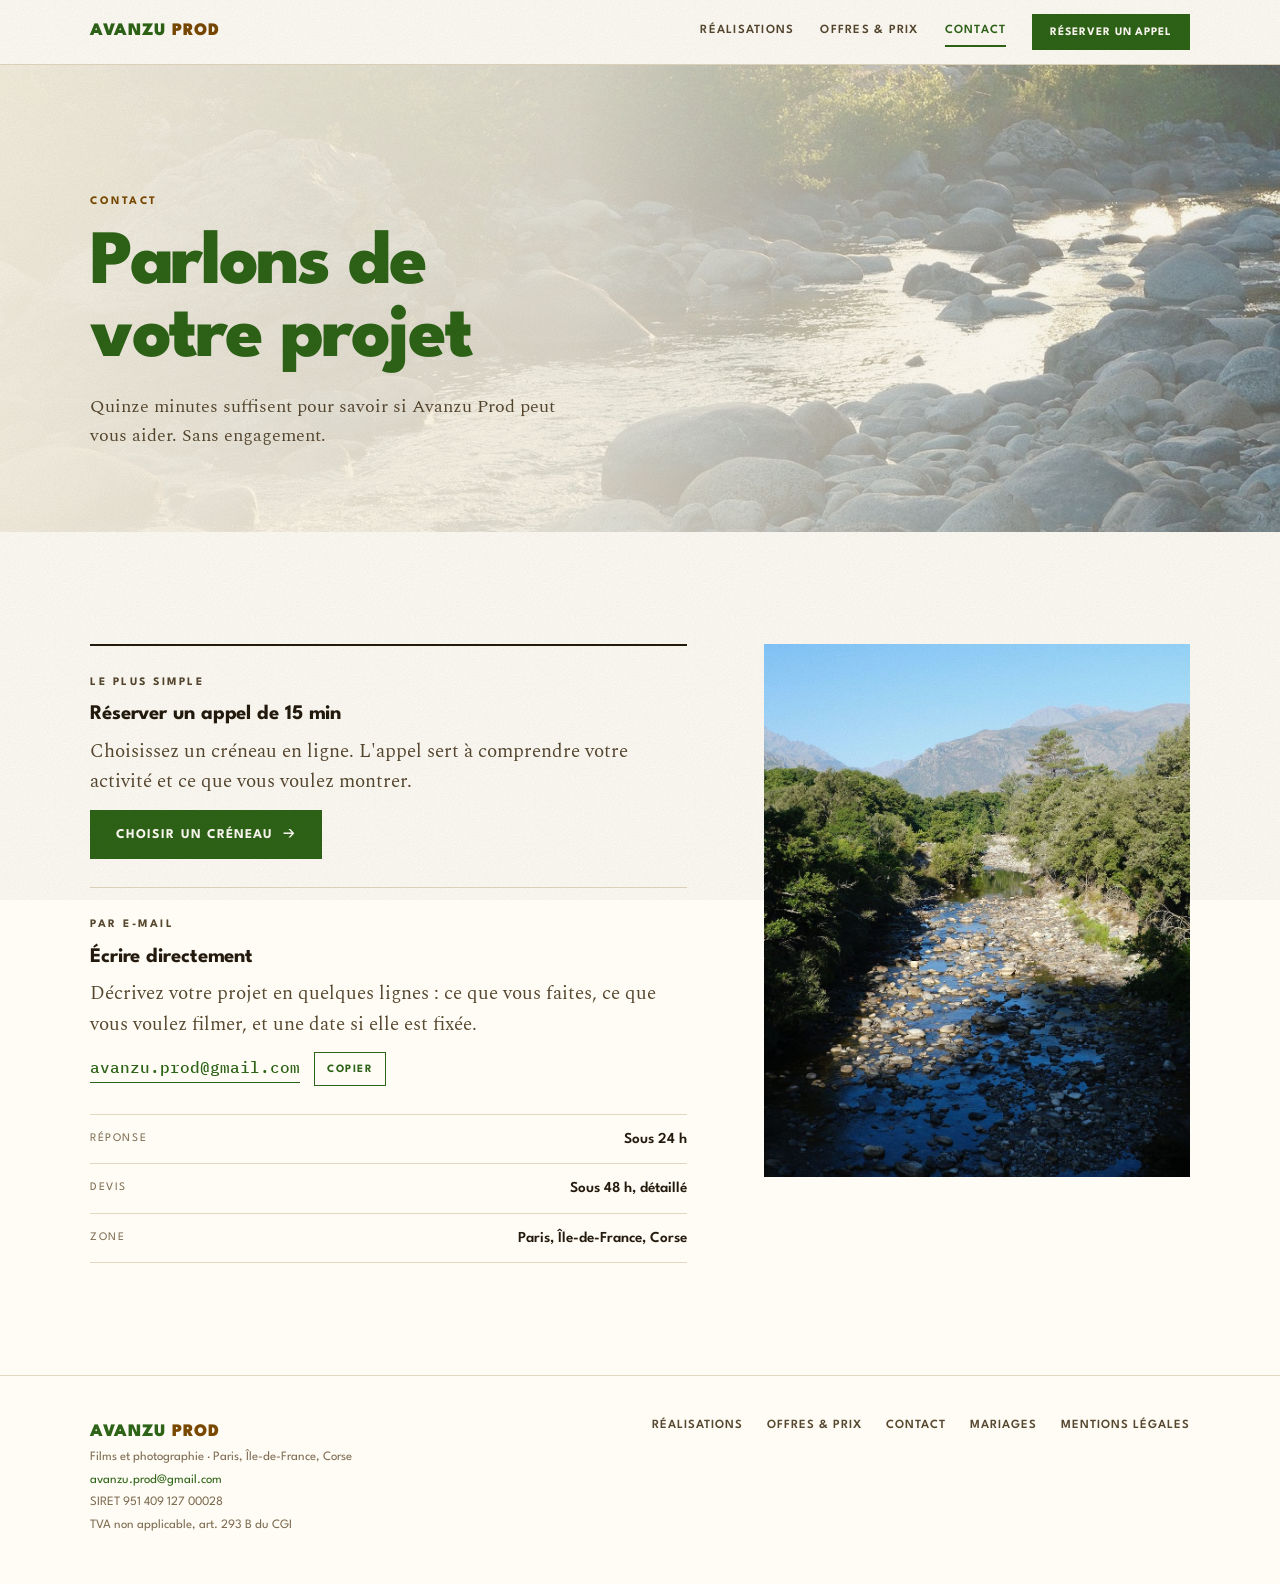
==== contact.html @ fe816b9b "Mise en ligne du site Avanzu Prod Co-Authored-By: Claude Opus 5.5 <noreply@anthropic.com> Claude-Ses" ====
<!doctype html>
<html lang="fr">
<head>
<meta charset="utf-8">
<meta name="viewport" content="width=device-width,initial-scale=1,viewport-fit=cover">
<title>Contact — Avanzu Prod</title>
<meta name="description" content="Réserver un appel de 15 minutes ou écrire à Avanzu Prod. Réponse sous 24 h, devis détaillé sous 48 h.">
<link rel="canonical" href="https://avanzuprod.fr/contact.html">
<meta property="og:type" content="website">
<meta property="og:locale" content="fr_FR">
<meta property="og:site_name" content="Avanzu Prod">
<meta property="og:title" content="Contact — Avanzu Prod">
<meta property="og:description" content="Réserver un appel de 15 minutes ou écrire à Avanzu Prod. Réponse sous 24 h, devis détaillé sous 48 h.">
<meta property="og:url" content="https://avanzuprod.fr/contact.html">
<meta property="og:image" content="https://avanzuprod.fr/img/og-image.jpg">
<meta name="theme-color" content="#F9D9A6">
<link rel="icon" href="data:image/svg+xml,%3Csvg xmlns='http://www.w3.org/2000/svg' viewBox='0 0 64 64'%3E%3Crect width='64' height='64' fill='%23F9D9A6'/%3E%3Ctext x='32' y='47' font-family='Arial,sans-serif' font-weight='900' font-size='42' text-anchor='middle' fill='%232E6417'%3EA%3C/text%3E%3C/svg%3E">
<link rel="preconnect" href="https://fonts.googleapis.com">
<link rel="preconnect" href="https://fonts.gstatic.com" crossorigin>
<link rel="stylesheet" href="https://fonts.googleapis.com/css2?family=League+Spartan:wght@500;600;700;800;900&family=Spectral:ital,wght@0,400;0,500;1,400&family=IBM+Plex+Mono:wght@500&display=swap">
<link rel="stylesheet" href="style.css">
</head>
<body>
<header class="top">
  <div class="w">
    <a class="logo" href="index.html">AVANZU<span>&nbsp;PROD</span></a>
    <button class="menu-btn" id="menu-btn" type="button" aria-expanded="false" aria-controls="nav">Menu</button>
    <nav class="nav" id="nav" aria-label="Navigation principale">
      <a href="realisations.html">Réalisations</a><a href="offres.html">Offres & prix</a><a href="contact.html" aria-current="page">Contact</a>
      <a class="btn" href="https://cal.com/avanzu-prod" target="_blank" rel="noopener">Réserver un appel</a>
    </nav>
  </div>
</header>

<main>
<div class="page-head photo-bg">
  <img class="bg" src="img/fond-matin.jpg" alt="" fetchpriority="high" decoding="async" width="1600" height="1000">
  <div class="w">
    <p class="eyebrow">Contact</p>
    <h1>Parlons de votre projet</h1>
    <p class="lede">Quinze minutes suffisent pour savoir si Avanzu Prod peut vous aider. Sans engagement.</p>
  </div>
</div>
<section class="sec">
  <div class="w contact-grid">
    <div class="ways">
      <div class="way">
        <p class="eyebrow">Le plus simple</p>
        <h3>Réserver un appel de 15 min</h3>
        <p>Choisissez un créneau en ligne. L'appel sert à comprendre votre activité et ce que vous voulez montrer.</p>
        <div><a class="btn" href="https://cal.com/avanzu-prod" target="_blank" rel="noopener">Choisir un créneau <span class="ar">→</span></a></div>
      </div>
      <div class="way">
        <p class="eyebrow">Par e-mail</p>
        <h3>Écrire directement</h3>
        <p>Décrivez votre projet en quelques lignes : ce que vous faites, ce que vous voulez filmer, et une date si elle est fixée.</p>
        <div class="mail"><a class="addr" href="mailto:avanzu.prod@gmail.com">avanzu.prod@gmail.com</a><button class="copy" type="button">Copier</button></div>
      </div>
      <dl class="infos">
        <div><dt>Réponse</dt><dd>Sous 24 h</dd></div>
        <div><dt>Devis</dt><dd>Sous 48 h, détaillé</dd></div>
        <div><dt>Zone</dt><dd>Paris, Île-de-France, Corse</dd></div>
      </dl>
    </div>
    <img src="img/rush-0504-3.jpg" alt="Rivière qui serpente vers la montagne" loading="lazy" decoding="async" width="933" height="1400">
  </div>
</section>
</main>
<footer>
  <div class="w">
    <div>
      <a class="logo" href="index.html">AVANZU<span>&nbsp;PROD</span></a>
      <p>Films et photographie · Paris, Île-de-France, Corse<br><a href="mailto:avanzu.prod@gmail.com">avanzu.prod@gmail.com</a><br>SIRET 951 409 127 00028<br>TVA non applicable, art. 293 B du CGI</p>
    </div>
    <nav aria-label="Liens secondaires">
      <a href="realisations.html">Réalisations</a>
      <a href="offres.html">Offres &amp; prix</a>
      <a href="contact.html">Contact</a>
      <a href="mariages.html">Mariages</a>
      <a href="mentions-legales.html">Mentions légales</a>
    </nav>
  </div>
</footer>
<div class="stick"><a class="btn" href="https://cal.com/avanzu-prod" target="_blank" rel="noopener">Réserver un appel de 15 min</a></div>
<script>window.AVZ_EMBED=true;</script>
<script>
(function(){
  var b=document.getElementById('menu-btn'),n=document.getElementById('nav');
  if(b&&n){b.addEventListener('click',function(){var o=n.classList.toggle('open');b.setAttribute('aria-expanded',o?'true':'false');b.textContent=o?'Fermer':'Menu';});}
  if(window.AVZ_EMBED){document.querySelectorAll('[data-yt]').forEach(function(a){a.addEventListener('click',function(e){e.preventDefault();var f=document.createElement('iframe');f.className='film-frame';f.src='https://www.youtube-nocookie.com/embed/'+a.getAttribute('data-yt')+'?autoplay=1&rel=0';f.title="L'Été au Village";f.allow='autoplay; encrypted-media; picture-in-picture; fullscreen';f.allowFullscreen=true;a.replaceWith(f);});});}
  document.querySelectorAll('.copy').forEach(function(c){c.addEventListener('click',function(){
    var el=c.parentNode.querySelector('.addr'),t=el.textContent;
    function sel(){var r=document.createRange();r.selectNodeContents(el);var s=getSelection();s.removeAllRanges();s.addRange(r);}
    try{navigator.clipboard.writeText(t).then(function(){c.textContent='Copié';setTimeout(function(){c.textContent='Copier';},1800);},sel);}catch(e){sel();}
  });});
})();
</script>
</body>
</html>
---- style.css ----
/* Avanzu Prod — terre et matière */
:root{
  color-scheme:light;
  --paper:#FFFCF5;
  --cream:#F9D9A6;
  --sand:#F4EEDF;
  --sage:#EAF1EC;
  --green:#2E6417;
  --green-deep:#1F4610;
  --brown:#7A4900;
  --ink:#241B0E;
  --ink-2:#56472F;
  --ink-3:#7E6C52;
  --rule:#E2D7BF;
  --on-green:#FFFCF5;
  --band:#241B0E;
  --band-ink:#F2E3C4;
  --grain:.07;
  --veil:255,248,232;
  --veil-ink:#241B0E;
  --f-display:"League Spartan","Helvetica Neue",Arial,sans-serif;
  --f-body:"Spectral",Georgia,"Times New Roman",serif;
  --f-mono:"IBM Plex Mono",ui-monospace,Menlo,monospace;
  --gut:clamp(16px,4vw,40px);
  --max:1180px;
}
@media (prefers-color-scheme:dark){
  :root:not([data-theme="light"]){
    color-scheme:dark;
    --paper:#16120B;--cream:#2A2113;--sand:#1F1910;--sage:#161D14;
    --green:#9BC97A;--green-deep:#B8DC9F;--brown:#D9A864;
    --ink:#F2E9D8;--ink-2:#CDBFA6;--ink-3:#9C8D73;--rule:#352C1E;
    --on-green:#16120B;--band:#0E0B07;--band-ink:#E6D3AE;--grain:.05;--veil:22,18,11;--veil-ink:#F2E9D8;
  }
}
:root[data-theme="dark"]{
  color-scheme:dark;
  --paper:#16120B;--cream:#2A2113;--sand:#1F1910;--sage:#161D14;
  --green:#9BC97A;--green-deep:#B8DC9F;--brown:#D9A864;
  --ink:#F2E9D8;--ink-2:#CDBFA6;--ink-3:#9C8D73;--rule:#352C1E;
  --on-green:#16120B;--band:#0E0B07;--band-ink:#E6D3AE;--grain:.05;--veil:22,18,11;--veil-ink:#F2E9D8;
}

*{box-sizing:border-box}
html{scroll-behavior:smooth}
@media (prefers-reduced-motion:reduce){html{scroll-behavior:auto}}
body{margin:0;background:var(--paper);color:var(--ink);font-family:var(--f-body);font-size:19px;line-height:1.6;-webkit-font-smoothing:antialiased;overflow-x:hidden}
/* grain de pellicule */
body::after{content:"";position:fixed;inset:0;pointer-events:none;z-index:100;opacity:var(--grain);
  background-image:url("data:image/svg+xml,%3Csvg xmlns='http://www.w3.org/2000/svg' width='160' height='160'%3E%3Cfilter id='n'%3E%3CfeTurbulence type='fractalNoise' baseFrequency='.85' numOctaves='2' stitchTiles='stitch'/%3E%3CfeColorMatrix values='0 0 0 0 0 0 0 0 0 0 0 0 0 0 0 0 0 0 .9 0'/%3E%3C/filter%3E%3Crect width='160' height='160' filter='url(%23n)'/%3E%3C/svg%3E")}
img{max-width:100%;height:auto;display:block}
a{color:var(--green);text-underline-offset:3px}
p{margin:0}
h1,h2,h3{font-family:var(--f-display);margin:0;text-wrap:balance;line-height:1}
:focus-visible{outline:2px solid var(--brown);outline-offset:3px}
.w{max-width:var(--max);margin:0 auto;padding-inline:var(--gut)}

.eyebrow{font-family:var(--f-display);font-size:.72rem;font-weight:700;letter-spacing:.22em;text-transform:uppercase;color:var(--brown)}
.rush{font-family:var(--f-mono);font-size:.7rem;letter-spacing:.06em;color:var(--ink-3);text-transform:uppercase}
.lede{font-size:1.15rem;color:var(--ink-2);max-width:56ch}

/* boutons */
.btn{display:inline-flex;align-items:center;gap:10px;font-family:var(--f-display);font-weight:700;font-size:.84rem;letter-spacing:.08em;text-transform:uppercase;text-decoration:none;padding:16px 24px 14px;border:2px solid var(--green);background:var(--green);color:var(--on-green);line-height:1;transition:background .15s,border-color .15s}
.btn:hover{background:var(--green-deep);border-color:var(--green-deep)}
.btn.line{background:transparent;color:var(--green)}
.btn.line:hover{background:var(--sage)}
.btn .ar{font-family:var(--f-body);font-size:1.15rem;text-transform:none;margin-top:-3px}
.link{font-family:var(--f-display);font-weight:700;font-size:.82rem;letter-spacing:.1em;text-transform:uppercase;text-decoration:none;border-bottom:2px solid currentColor;padding-bottom:2px}

/* en-tête */
.top{position:sticky;top:env(safe-area-inset-top,0px);z-index:50;background:var(--paper);border-bottom:1px solid var(--rule)}
.top .w{display:flex;align-items:center;justify-content:space-between;gap:20px;padding-block:14px}
.logo{font-family:var(--f-display);font-weight:900;font-size:1.1rem;letter-spacing:.05em;color:var(--green);text-decoration:none;white-space:nowrap;line-height:1}
.logo span{color:var(--brown)}
.nav{display:flex;align-items:center;gap:26px;font-family:var(--f-display);font-weight:600;font-size:.78rem;letter-spacing:.1em;text-transform:uppercase}
.nav a{color:var(--ink-2);text-decoration:none;padding-block:4px;border-bottom:2px solid transparent}
.nav a:hover{color:var(--green)}
.nav a[aria-current="page"]{color:var(--green);border-bottom-color:var(--green)}
.nav .btn{padding:11px 16px 9px;font-size:.72rem;color:var(--on-green);border-bottom:2px solid var(--green)}
.menu-btn{display:none;font:inherit;font-family:var(--f-display);font-weight:700;font-size:.78rem;letter-spacing:.12em;text-transform:uppercase;background:none;border:1px solid var(--rule);color:var(--ink);padding:9px 12px 7px;cursor:pointer}
@media (max-width:780px){
  .menu-btn{display:block}
  .nav{display:none;position:absolute;left:0;right:0;top:100%;background:var(--paper);border-bottom:1px solid var(--rule);flex-direction:column;align-items:stretch;gap:0;padding:8px var(--gut) 18px}
  .nav.open{display:flex}
  .nav a{padding:14px 0;border-bottom:1px solid var(--rule)}
  .nav a[aria-current="page"]{border-bottom-color:var(--rule)}
  .nav .btn{margin-top:14px;justify-content:center;padding:15px}
}

/* sections */
.sec{padding-block:clamp(64px,9vw,112px)}
.sec.sand{background:var(--sand)}
.sec .head{display:grid;gap:14px;margin-bottom:clamp(32px,5vw,56px)}
h2{font-weight:800;font-size:clamp(2rem,5vw,3.3rem);letter-spacing:-.025em;color:var(--green);max-width:18ch}
h3{font-weight:700;font-size:1.3rem;letter-spacing:-.005em;color:var(--ink)}

/* offres : lignes, pas des boîtes */
.offer-rows{border-top:2px solid var(--ink)}
.orow{display:grid;grid-template-columns:minmax(0,1.1fr) minmax(0,1.6fr) auto;gap:18px 40px;align-items:baseline;padding-block:28px;border-bottom:1px solid var(--rule);color:inherit;text-decoration:none}
a.orow:hover h3{color:var(--green)}
.orow .who{display:grid;gap:8px}
.orow > p{color:var(--ink-2);font-size:1.02rem;max-width:52ch}
.price{font-family:var(--f-display);display:grid;gap:4px;justify-items:end;text-align:right;white-space:nowrap}
.price small{font-size:.68rem;font-weight:600;letter-spacing:.16em;text-transform:uppercase;color:var(--ink-3)}
.price b{font-size:2rem;font-weight:800;letter-spacing:-.02em;color:var(--green);font-variant-numeric:tabular-nums;line-height:1}
.price i{font-style:normal;font-size:.8rem;font-weight:600;color:var(--ink-3)}
@media (max-width:760px){.orow{grid-template-columns:1fr}.price{justify-items:start;text-align:left}}

/* principes */
.princ{display:grid;grid-template-columns:repeat(auto-fit,minmax(min(100%,280px),1fr));gap:36px 48px}
.princ div{display:grid;gap:10px;align-content:start;padding-top:18px;border-top:2px solid var(--green)}
.princ p{color:var(--ink-2);font-size:1.02rem}
.fact{margin-top:clamp(36px,5vw,56px);font-family:var(--f-display);font-weight:600;font-size:1rem;color:var(--ink-2);display:flex;flex-wrap:wrap;gap:8px 28px}
.fact span::before{content:"";display:inline-block;width:7px;height:7px;background:var(--brown);margin-right:10px;vertical-align:2px}

/* aperçu réalisations */
.peek{display:grid;grid-template-columns:repeat(4,1fr);gap:clamp(8px,1.4vw,16px)}
.peek img{width:100%;aspect-ratio:3/4;object-fit:cover}
@media (max-width:640px){.peek{grid-template-columns:1fr 1fr}}
.row-end{display:flex;justify-content:space-between;align-items:baseline;gap:16px;flex-wrap:wrap;margin-top:24px}

/* appel final */
.call{background:var(--green);color:var(--on-green)}
.call .w{display:grid;gap:22px;padding-block:clamp(64px,9vw,104px)}
.call h2{color:var(--on-green);max-width:16ch}
.call p{font-size:1.15rem;opacity:.9;max-width:50ch}
.call .btn{background:var(--on-green);color:var(--green);border-color:var(--on-green)}
.call .btn:hover{opacity:.9;background:var(--on-green)}
.call .eyebrow{color:var(--on-green);opacity:.75}

/* pages intérieures */
.page-head{background:var(--cream);padding-block:clamp(48px,8vw,88px) clamp(36px,5vw,56px)}
.page-head .w{display:grid;gap:18px}
.page-head h1{font-weight:800;font-size:clamp(2.6rem,7vw,4.8rem);letter-spacing:-.03em;line-height:.95;color:var(--green);max-width:14ch}

/* galerie */
.gallery{columns:3 280px;column-gap:clamp(10px,1.6vw,20px)}
.gallery figure{margin:0 0 clamp(10px,1.6vw,20px);break-inside:avoid;display:grid;gap:8px}
.gallery img{width:100%;height:auto}
.gallery .crop img{aspect-ratio:1/1;object-fit:cover}
.reel{display:grid;place-items:center;text-align:center;aspect-ratio:16/9;max-width:100%;background:var(--band);color:var(--band-ink);margin-bottom:clamp(28px,4vw,44px);padding:24px;gap:10px;align-content:center}
.reel b{font-family:var(--f-display);font-size:1.1rem;letter-spacing:.04em}
.reel .rush{color:var(--band-ink);opacity:.75}

/* offres détaillées */
.feature{display:grid;grid-template-columns:minmax(0,5fr) minmax(0,6fr);gap:clamp(28px,5vw,64px);align-items:start;padding-block:clamp(40px,6vw,64px);border-bottom:1px solid var(--rule)}
.feature:first-child{padding-top:0}
.feature img{width:100%;aspect-ratio:4/5;object-fit:cover}
.feature .txt{display:grid;gap:18px;align-content:start}
.feature .price{justify-items:start;text-align:left}
.feature ul{list-style:none;margin:0;padding:0;display:grid;gap:9px;color:var(--ink-2);font-size:1.02rem}
.feature li{padding-left:1.5em;position:relative;line-height:1.45}
.feature li::before{content:"";position:absolute;left:0;top:.55em;width:10px;height:2px;background:var(--brown)}
.feature .for{font-family:var(--f-display);font-size:.9rem;font-weight:600;color:var(--ink-3)}
@media (max-width:760px){.feature{grid-template-columns:1fr}.feature img{aspect-ratio:3/2}}
.feature:nth-child(even) .pic{order:2}
@media (max-width:760px){.feature:nth-child(even) .pic{order:0}}

.others{display:grid;gap:0;border-top:2px solid var(--ink);max-width:860px}
.others div{display:flex;justify-content:space-between;align-items:baseline;gap:20px;padding-block:16px;border-bottom:1px solid var(--rule);font-family:var(--f-display)}
.others dt{font-weight:600;font-size:1.02rem}
.others dt small{display:block;font-weight:500;font-size:.8rem;color:var(--ink-3);margin-top:3px}
.others dd{margin:0;font-weight:800;color:var(--green);font-variant-numeric:tabular-nums;white-space:nowrap;font-size:1.05rem}
.others dd small{font-weight:600;color:var(--ink-3);font-size:.75rem;margin-right:6px}
.fine{font-size:.95rem;color:var(--ink-3);max-width:70ch}

.steps{list-style:none;margin:0;padding:0;display:grid;grid-template-columns:repeat(auto-fit,minmax(min(100%,200px),1fr));border-top:1px solid var(--rule)}
.steps li{padding:22px 22px 26px 0;display:grid;gap:10px;align-content:start;border-bottom:1px solid var(--rule)}
.steps .n{display:flex;align-items:baseline;gap:12px}
.steps .n b{font-family:var(--f-display);font-size:1.7rem;font-weight:800;color:var(--green);line-height:1}
.steps .n span{font-family:var(--f-display);font-weight:700;font-size:.7rem;letter-spacing:.14em;text-transform:uppercase;color:var(--ink-3)}
.steps p{font-size:.98rem;color:var(--ink-2)}

.faq{display:grid;border-top:1px solid var(--rule);max-width:840px}
.faq details{border-bottom:1px solid var(--rule)}
.faq summary{cursor:pointer;list-style:none;padding:20px 44px 20px 0;position:relative;font-family:var(--f-display);font-weight:700;font-size:1.1rem}
.faq summary::-webkit-details-marker{display:none}
.faq summary::after{content:"+";position:absolute;right:6px;top:14px;font-size:1.7rem;font-weight:500;color:var(--green)}
.faq details[open] summary::after{content:"–"}
.faq details p{padding:0 0 22px;color:var(--ink-2);font-size:1.02rem}

/* contact */
.contact-grid{display:grid;grid-template-columns:minmax(0,7fr) minmax(0,5fr);gap:clamp(32px,6vw,80px);align-items:start}
@media (max-width:820px){.contact-grid{grid-template-columns:1fr}}
.ways{display:grid;gap:0;border-top:2px solid var(--ink)}
.way{display:grid;gap:12px;padding-block:28px;border-bottom:1px solid var(--rule)}
.way p{color:var(--ink-2)}
.mail{display:flex;flex-wrap:wrap;align-items:center;gap:10px 14px}
.mail code{font-family:var(--f-mono);font-size:1rem;user-select:all;color:var(--ink)}
.copy{font:inherit;font-family:var(--f-display);font-size:.7rem;letter-spacing:.14em;text-transform:uppercase;font-weight:700;background:transparent;color:var(--green);border:1.5px solid currentColor;padding:8px 12px 6px;cursor:pointer}
.contact-grid img{width:100%;aspect-ratio:4/5;object-fit:cover}
.infos{margin:0;font-family:var(--f-display);font-size:.95rem;display:grid}
.infos div{display:flex;justify-content:space-between;gap:16px;padding-block:12px;border-bottom:1px solid var(--rule)}
.infos dt{color:var(--ink-3);font-size:.72rem;letter-spacing:.14em;text-transform:uppercase;padding-top:3px}
.infos dd{margin:0;font-weight:600;text-align:right}

/* mentions */
.legal{display:grid;gap:18px;max-width:820px}
.legal h2{font-size:1.4rem;color:var(--ink);margin-top:18px}
.legal p{color:var(--ink-2)}
.legal dl{margin:0;font-family:var(--f-display);font-size:.98rem;border-top:1px solid var(--rule)}
.legal dl div{display:grid;grid-template-columns:minmax(0,220px) 1fr;gap:4px 20px;padding-block:11px;border-bottom:1px solid var(--rule)}
.legal dt{color:var(--ink-3);font-size:.72rem;letter-spacing:.14em;text-transform:uppercase;padding-top:3px}
.legal dd{margin:0;font-weight:600}
@media (max-width:560px){.legal dl div{grid-template-columns:1fr}}

/* pied de page */
footer{background:var(--paper);border-top:1px solid var(--rule);padding-block:40px 48px}
footer .w{display:flex;flex-wrap:wrap;justify-content:space-between;gap:28px 56px}
footer p{font-family:var(--f-display);font-size:.8rem;line-height:1.75;color:var(--ink-3)}
footer nav{display:flex;flex-wrap:wrap;gap:10px 24px;font-family:var(--f-display);font-size:.78rem;font-weight:600;letter-spacing:.08em;text-transform:uppercase}
footer nav a{color:var(--ink-2);text-decoration:none}
footer nav a:hover{color:var(--green)}

/* bouton collant mobile */
.stick{display:none}
@media (max-width:700px){
  .stick{display:flex;position:fixed;left:0;right:0;bottom:0;z-index:40;padding:10px 16px calc(10px + env(safe-area-inset-bottom,0px));background:var(--paper);border-top:1px solid var(--rule)}
  .stick .btn{flex:1;justify-content:center}
  body{padding-bottom:78px}
}

/* ---- fonds photo ---- */
.photo-bg{position:relative;isolation:isolate;background:var(--paper)}
.photo-bg>.bg{position:absolute;inset:0;z-index:-2;width:100%;height:100%;object-fit:cover}
.photo-bg::before{content:"";position:absolute;inset:0;z-index:-1}

/* ouverture de l'accueil */
.hero{min-height:min(88vh,860px);display:flex;align-items:flex-end;color:var(--veil-ink)}
.hero::before{background:linear-gradient(90deg,rgba(var(--veil),.95) 0%,rgba(var(--veil),.86) 38%,rgba(var(--veil),.25) 72%,rgba(var(--veil),0) 100%)}
.hero .w{width:100%;display:grid;gap:26px;padding-block:clamp(72px,12vw,140px) clamp(48px,8vw,96px)}
.hero h1{font-weight:800;font-size:clamp(2.9rem,8.6vw,6.4rem);letter-spacing:-.035em;line-height:.9;color:var(--green);max-width:11ch}
.hero h1 em{font-family:var(--f-body);font-style:italic;font-weight:400;letter-spacing:-.02em;color:var(--brown)}
.hero .sub{font-size:clamp(1.08rem,2vw,1.28rem);max-width:44ch}
.hero .acts{display:flex;flex-wrap:wrap;gap:12px;align-items:center}
.hero .btn.line{background:rgba(var(--veil),.6)}
@media (max-width:760px){
  .hero{min-height:0}
  .hero::before{background:linear-gradient(180deg,rgba(var(--veil),.93) 0%,rgba(var(--veil),.86) 60%,rgba(var(--veil),.55) 100%)}
}

/* en-têtes de pages intérieures sur photo */
.page-head.photo-bg{background:var(--paper)}
.page-head.photo-bg::before{background:linear-gradient(90deg,rgba(var(--veil),.95) 0%,rgba(var(--veil),.85) 45%,rgba(var(--veil),.35) 100%)}
.page-head.photo-bg{padding-block:clamp(72px,11vw,128px) clamp(48px,7vw,80px)}

/* section sur photo voilée */
.sec.veiled::before{background:rgba(var(--veil),.86)}

/* tuiles d'offres : image + texte */
.tiles{display:grid;grid-template-columns:repeat(3,minmax(0,1fr));gap:clamp(12px,1.8vw,22px)}
@media (max-width:860px){.tiles{grid-template-columns:1fr}}
.tile{position:relative;isolation:isolate;display:flex;flex-direction:column;justify-content:flex-end;gap:10px;aspect-ratio:4/5;max-width:100%;padding:clamp(20px,2.4vw,30px);color:#FFF6E6;text-decoration:none;overflow:hidden;background:#241B0E}
@media (max-width:860px){.tile{aspect-ratio:5/4}}
.tile img{position:absolute;inset:0;z-index:-2;width:100%;height:100%;object-fit:cover;transition:transform .6s ease}
.tile::before{content:"";position:absolute;inset:0;z-index:-1;background:linear-gradient(180deg,rgba(20,15,8,.05) 0%,rgba(20,15,8,.35) 30%,rgba(20,15,8,.78) 55%,rgba(20,15,8,.92) 100%)}
.tile:hover img{transform:scale(1.04)}
@media (prefers-reduced-motion:reduce){.tile img{transition:none}.tile:hover img{transform:none}}
.tile .eyebrow{color:#F2C97F}
.tile h3{color:#FFF6E6;font-size:clamp(1.5rem,2.4vw,1.9rem);font-weight:800;letter-spacing:-.015em}
.tile p{font-size:1rem;color:#F1E6D0;max-width:34ch}
.tile .from{display:flex;justify-content:space-between;align-items:baseline;gap:12px;padding-top:12px;border-top:1px solid rgba(255,246,230,.35);font-family:var(--f-display);font-size:.72rem;font-weight:600;letter-spacing:.14em;text-transform:uppercase;color:#E9DCC2}
.tile .from b{font-size:1.5rem;font-weight:800;letter-spacing:-.01em;text-transform:none;color:#FFF6E6;font-variant-numeric:tabular-nums}

/* le film */
.film{position:relative;isolation:isolate;display:grid;place-items:center;aspect-ratio:16/9;max-width:100%;overflow:hidden;background:#241B0E;color:#FFF6E6;text-decoration:none}
.film img{position:absolute;inset:0;z-index:-2;width:100%;height:100%;object-fit:cover;transition:transform .8s ease}
.film::before{content:"";position:absolute;inset:0;z-index:-1;background:linear-gradient(180deg,rgba(20,15,8,.15),rgba(20,15,8,.55))}
.film:hover img{transform:scale(1.03)}
@media (prefers-reduced-motion:reduce){.film img{transition:none}.film:hover img{transform:none}}
.film .play{width:clamp(64px,8vw,96px);aspect-ratio:1;border-radius:50%;border:2px solid #FFF6E6;display:grid;place-items:center;background:rgba(20,15,8,.25)}
.film .play::after{content:"";margin-left:6px;border-left:clamp(18px,2.2vw,26px) solid #FFF6E6;border-top:clamp(11px,1.4vw,16px) solid transparent;border-bottom:clamp(11px,1.4vw,16px) solid transparent}
.film .t{position:absolute;left:clamp(16px,3vw,32px);right:clamp(16px,3vw,32px);bottom:clamp(14px,2.6vw,28px);display:flex;justify-content:space-between;align-items:flex-end;gap:12px;flex-wrap:wrap}
.film .t b{font-family:var(--f-display);font-weight:800;font-size:clamp(1.3rem,3vw,2.2rem);letter-spacing:-.015em;line-height:1}
.film .t span{font-family:var(--f-display);font-size:.74rem;font-weight:600;letter-spacing:.14em;text-transform:uppercase;color:#E9DCC2}
.film-frame{aspect-ratio:16/9;width:100%;max-width:100%;border:0;display:block;background:#000}
.film-note{display:flex;justify-content:space-between;gap:16px;flex-wrap:wrap;margin-top:16px;align-items:baseline}
.film-note p{color:var(--ink-2);max-width:60ch}

/* grille d'images régulière */
.grid-img{display:grid;grid-template-columns:repeat(3,minmax(0,1fr));gap:clamp(10px,1.6vw,18px)}
.grid-img img{width:100%;aspect-ratio:4/5;object-fit:cover}
@media (max-width:760px){.grid-img{grid-template-columns:1fr 1fr}}

/* appel final sur photo */
.call.photo-bg{background:#1F4610;color:#FFFCF5}
.call.photo-bg::before{background:rgba(31,70,16,.86)}
.call.photo-bg h2,.call.photo-bg p,.call.photo-bg .eyebrow{color:#FFFCF5}
.call.photo-bg .btn{background:#FFFCF5;color:#1F4610;border-color:#FFFCF5}

/* e-mail mis en avant */
.mail{display:flex;flex-wrap:wrap;align-items:center;gap:8px 14px;font-family:var(--f-display);font-weight:600}
.mail .lab{font-size:.9rem;color:var(--ink-2)}
.mail .addr{font-family:var(--f-mono);font-size:1rem;font-weight:500;color:var(--green);text-decoration:none;border-bottom:1.5px solid currentColor;padding-bottom:1px;user-select:all}
.hero .mail{padding-top:4px}
.hero .mail .lab{color:var(--veil-ink)}
.two-ways{display:flex;flex-wrap:wrap;align-items:center;gap:16px 28px}
.call .mail .lab,.call .mail .addr{color:#FFFCF5}
.call .copy{color:#FFFCF5;border-color:#FFFCF5}
.soon .w{display:grid;gap:18px}
.soon h2{max-width:20ch}
footer p a{color:var(--green);text-decoration:none}
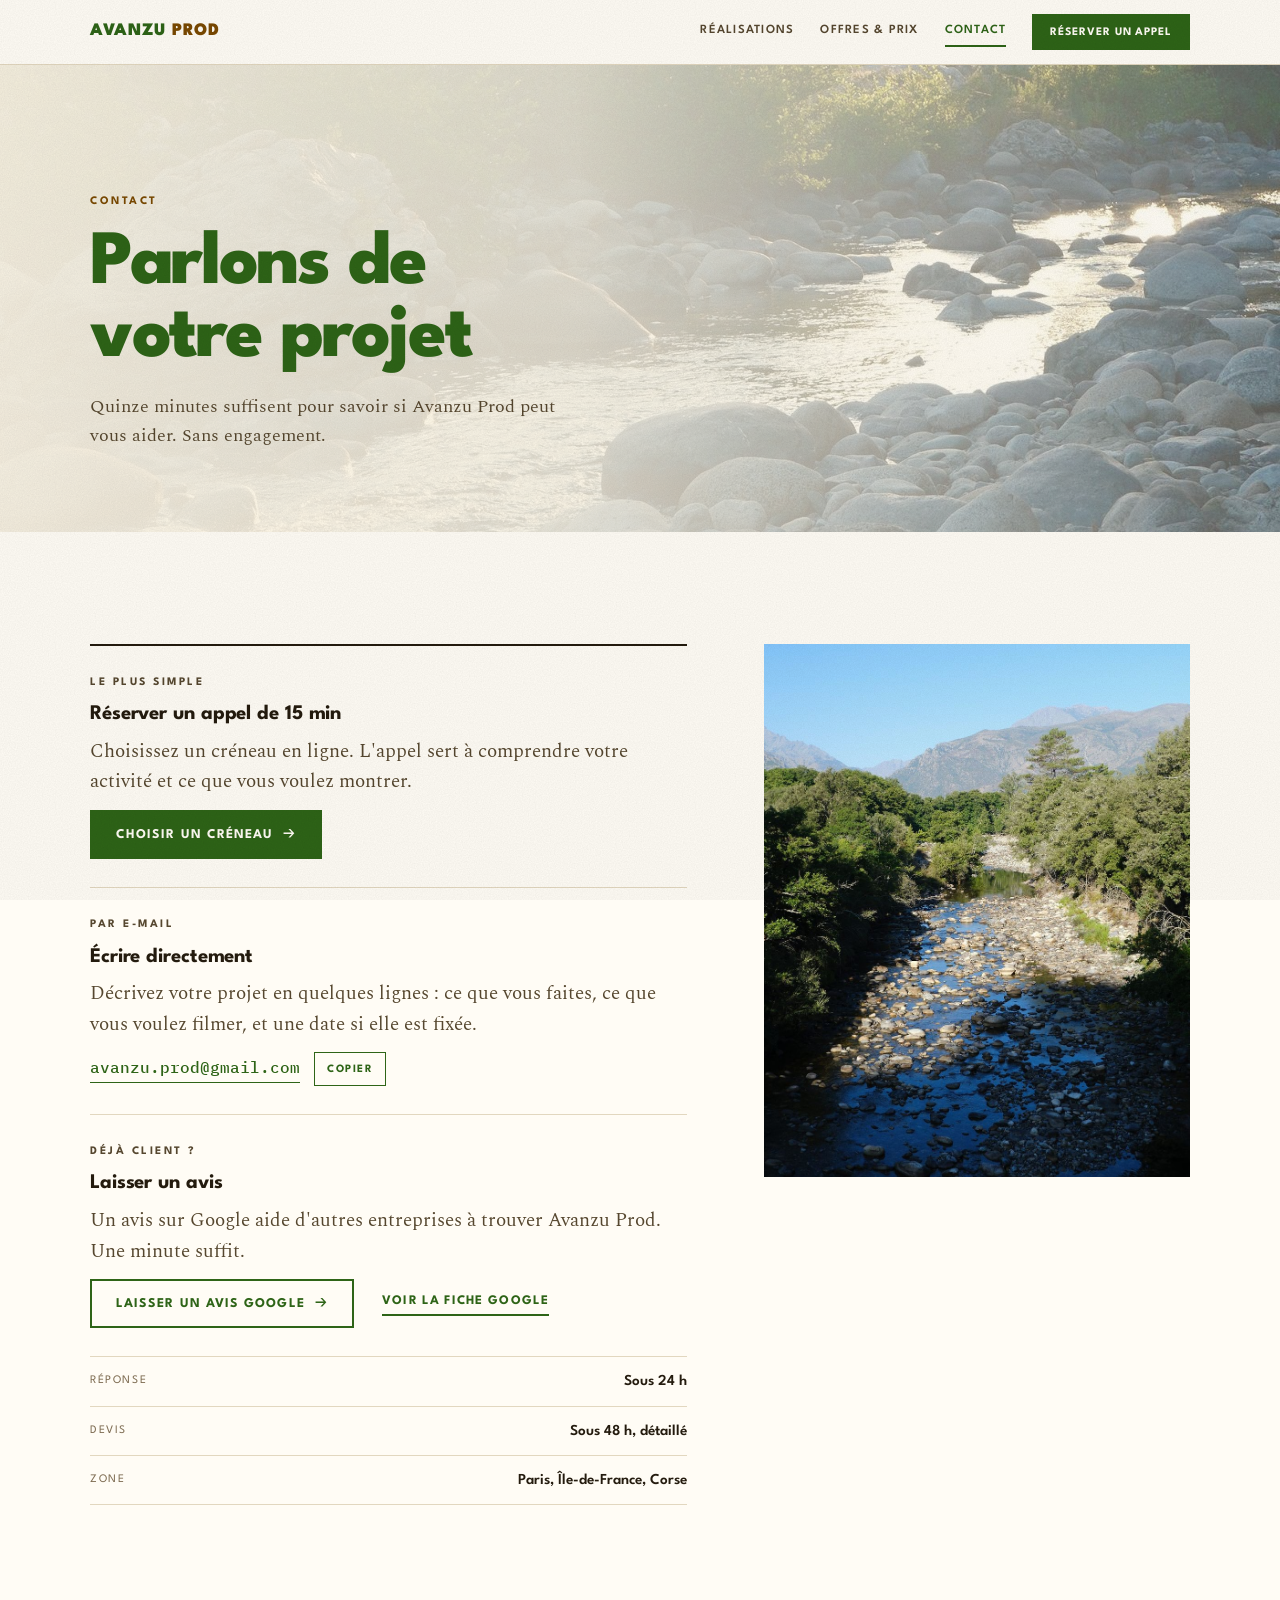
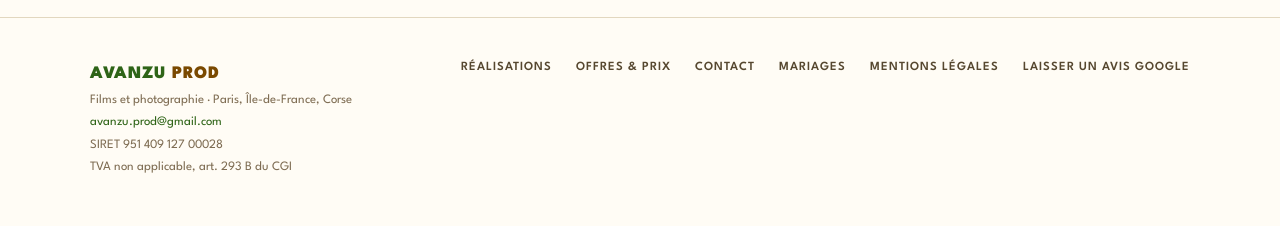
==== commit dd306091: "Lien vers la fiche Google et bouton Laisser un avis Co-Authored-By: Claude Opus 5.5 <noreply@anthrop" ====
--- a/contact.html
+++ b/contact.html
@@ -56,6 +56,12 @@
         <p>Décrivez votre projet en quelques lignes : ce que vous faites, ce que vous voulez filmer, et une date si elle est fixée.</p>
         <div class="mail"><a class="addr" href="mailto:avanzu.prod@gmail.com">avanzu.prod@gmail.com</a><button class="copy" type="button">Copier</button></div>
       </div>
+      <div class="way">
+        <p class="eyebrow">Déjà client ?</p>
+        <h3>Laisser un avis</h3>
+        <p>Un avis sur Google aide d'autres entreprises à trouver Avanzu Prod. Une minute suffit.</p>
+        <div class="two-ways"><a class="btn line" href="https://g.page/r/CUHLwOiYHUe9EBM/review" target="_blank" rel="noopener">Laisser un avis Google <span class="ar">→</span></a><a class="link" href="https://g.page/r/CUHLwOiYHUe9EBM" target="_blank" rel="noopener">Voir la fiche Google</a></div>
+      </div>
       <dl class="infos">
         <div><dt>Réponse</dt><dd>Sous 24 h</dd></div>
         <div><dt>Devis</dt><dd>Sous 48 h, détaillé</dd></div>
@@ -78,6 +84,7 @@
       <a href="contact.html">Contact</a>
       <a href="mariages.html">Mariages</a>
       <a href="mentions-legales.html">Mentions légales</a>
+      <a href="https://g.page/r/CUHLwOiYHUe9EBM/review" target="_blank" rel="noopener">Laisser un avis Google</a>
     </nav>
   </div>
 </footer>
